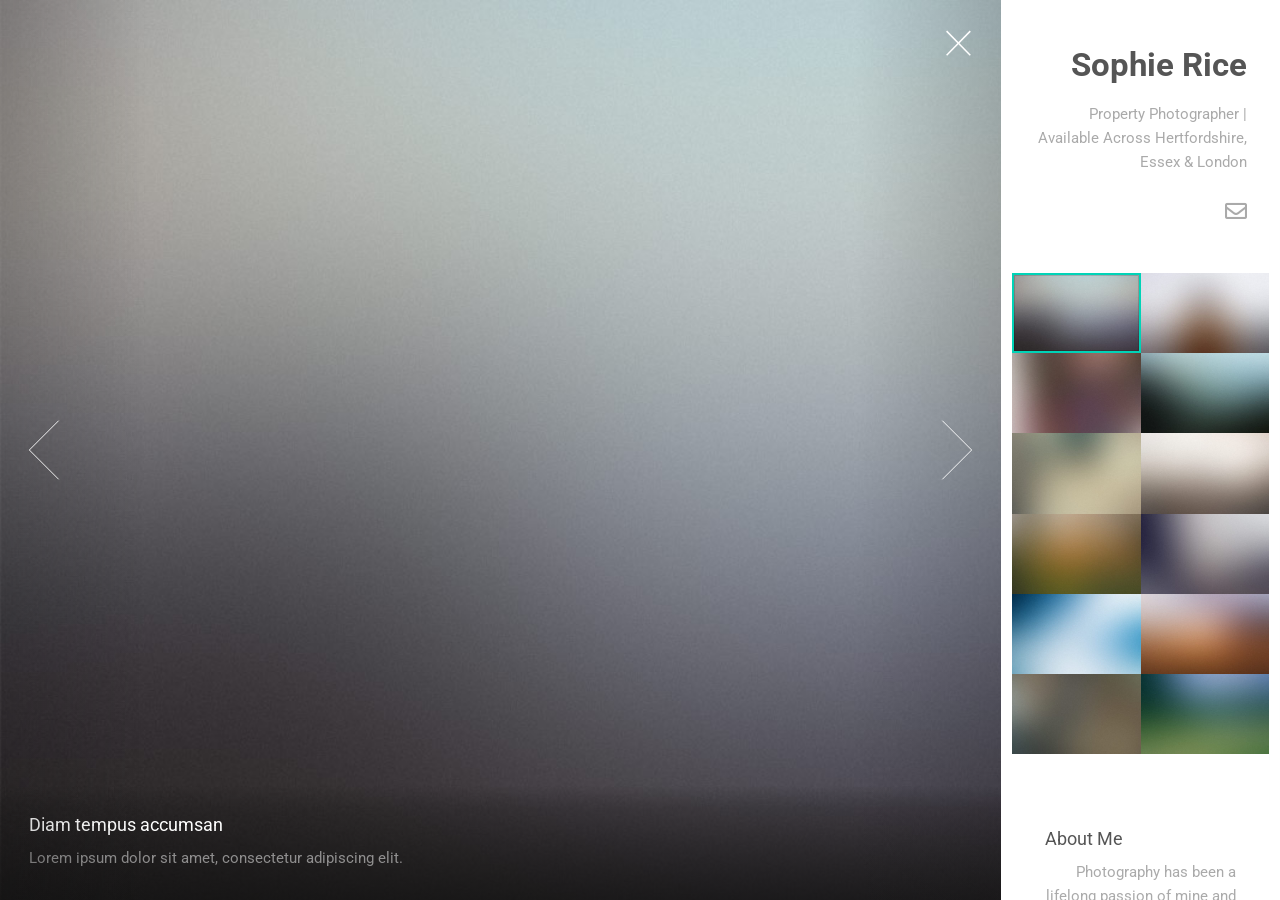
==== index.html @ db4c0f2c "About section reformatting" ====
<!DOCTYPE HTML>
<!--
	Sophie Rice Photography
	html5up.net | @ajlkn
	Free for personal and commercial use under the CCA 3.0 license (html5up.net/license)
-->
<html>
	<head>
		<title>Sophie Rice Photography</title>
		<meta charset="utf-8" />
		<meta name="viewport" content="width=device-width, initial-scale=1, user-scalable=no" />
		<link rel="stylesheet" href="assets/css/main.css" />
		<noscript><link rel="stylesheet" href="assets/css/noscript.css" /></noscript>
	</head>
	<body class="is-preload-0 is-preload-1 is-preload-2">

		<!-- Main -->
			<div id="main">

				<!-- Header -->
					<header id="header">
						<h1>Sophie Rice</h1>
						<p>Property Photographer | Available Across Hertfordshire, Essex & London</p>
						<ul class="icons">
							<li><a href="mailto:sophie.rice15@gmail.com" class="icon fa-envelope"><span class="label">Email</span></a></li>
						</ul>
					</header>

				<!-- Thumbnail -->
					<section id="thumbnails">
						<article>
							<a class="thumbnail" href="images/fulls/01.jpg" data-position="left center"><img src="images/thumbs/01.jpg" alt="" /></a>
							<h2>Diam tempus accumsan</h2>
							<p>Lorem ipsum dolor sit amet, consectetur adipiscing elit.</p>
						</article>
						<article>
							<a class="thumbnail" href="images/fulls/02.jpg"><img src="images/thumbs/02.jpg" alt="" /></a>
							<h2>Vivamus convallis libero</h2>
							<p>Sed velit lacus, laoreet at venenatis convallis in lorem tincidunt.</p>
						</article>
						<article>
							<a class="thumbnail" href="images/fulls/03.jpg" data-position="top center"><img src="images/thumbs/03.jpg" alt="" /></a>
							<h2>Nec accumsan enim felis</h2>
							<p>Maecenas eleifend tellus ut turpis eleifend, vitae pretium faucibus.</p>
						</article>
						<article>
							<a class="thumbnail" href="images/fulls/04.jpg"><img src="images/thumbs/04.jpg" alt="" /></a>
							<h2>Donec maximus nisi eget</h2>
							<p>Tristique in nulla vel congue. Sed sociis natoque parturient nascetur.</p>
						</article>
						<article>
							<a class="thumbnail" href="images/fulls/05.jpg" data-position="top center"><img src="images/thumbs/05.jpg" alt="" /></a>
							<h2>Nullam vitae nunc vulputate</h2>
							<p>In pellentesque cursus velit id posuere. Donec vehicula nulla.</p>
						</article>
						<article>
							<a class="thumbnail" href="images/fulls/06.jpg"><img src="images/thumbs/06.jpg" alt="" /></a>
							<h2>Phasellus magna faucibus</h2>
							<p>Nulla dignissim libero maximus tellus varius dictum ut posuere magna.</p>
						</article>
						<article>
							<a class="thumbnail" href="images/fulls/07.jpg"><img src="images/thumbs/07.jpg" alt="" /></a>
							<h2>Proin quis mauris</h2>
							<p>Etiam ultricies, lorem quis efficitur porttitor, facilisis ante orci urna.</p>
						</article>
						<article>
							<a class="thumbnail" href="images/fulls/08.jpg"><img src="images/thumbs/08.jpg" alt="" /></a>
							<h2>Gravida quis varius enim</h2>
							<p>Nunc egestas congue lorem. Nullam dictum placerat ex sapien tortor mattis.</p>
						</article>
						<article>
							<a class="thumbnail" href="images/fulls/09.jpg"><img src="images/thumbs/09.jpg" alt="" /></a>
							<h2>Morbi eget vitae adipiscing</h2>
							<p>In quis vulputate dui. Maecenas metus elit, dictum praesent lacinia lacus.</p>
						</article>
						<article>
							<a class="thumbnail" href="images/fulls/10.jpg"><img src="images/thumbs/10.jpg" alt="" /></a>
							<h2>Habitant tristique senectus</h2>
							<p>Vestibulum ante ipsum primis in faucibus orci luctus ac tincidunt dolor.</p>
						</article>
						<article>
							<a class="thumbnail" href="images/fulls/11.jpg"><img src="images/thumbs/11.jpg" alt="" /></a>
							<h2>Pharetra ex non faucibus</h2>
							<p>Ut sed magna euismod leo laoreet congue. Fusce congue enim ultricies.</p>
						</article>
						<article>
							<a class="thumbnail" href="images/fulls/12.jpg"><img src="images/thumbs/12.jpg" alt="" /></a>
							<h2>Mattis lorem sodales</h2>
							<p>Feugiat auctor leo massa, nec vestibulum nisl erat faucibus, rutrum nulla.</p>
						</article>
					</section>
<section style="margin-top: 5em; padding: 0 3em;">
    <h2 style="text-align: left;">About Me</h2>
    <p>
        Photography has been a lifelong passion of mine and was a key part of my Fine Art degree, where I regularly used photography as inspiration for my work.
    </p>

    <p>
        Alongside my creative background, I spent seven years working within the property industry, giving me a strong understanding of how professional photography can help showcase a property and attract prospective buyers or tenants.
    </p>

    <p>
        Today I am pursuing property photography professionally, combining an artistic eye with industry knowledge to create bright, natural images that present properties at their best.
    </p>

    <p>
        Based in Hertfordshire and available across Hertfordshire, Essex and London.
    </p>
</section>
				<!-- Footer -->
					<footer id="footer">
						<ul class="copyright">
							<li>&copy; Sophie Rice Photography</li>
						</ul>
					</footer>

			</div>

		<!-- Scripts -->
			<script src="assets/js/jquery.min.js"></script>
			<script src="assets/js/browser.min.js"></script>
			<script src="assets/js/breakpoints.min.js"></script>
			<script src="assets/js/main.js"></script>

	</body>
</html>
---- assets/css/main.css ----
@import url(fontawesome-all.min.css);
@import url("https://fonts.googleapis.com/css?family=Roboto:400,700");

/*
	Lens by HTML5 UP
	html5up.net | @ajlkn
	Free for personal and commercial use under the CCA 3.0 license (html5up.net/license)
*/

html, body, div, span, applet, object,
iframe, h1, h2, h3, h4, h5, h6, p, blockquote,
pre, a, abbr, acronym, address, big, cite,
code, del, dfn, em, img, ins, kbd, q, s, samp,
small, strike, strong, sub, sup, tt, var, b,
u, i, center, dl, dt, dd, ol, ul, li, fieldset,
form, label, legend, table, caption, tbody,
tfoot, thead, tr, th, td, article, aside,
canvas, details, embed, figure, figcaption,
footer, header, hgroup, menu, nav, output, ruby,
section, summary, time, mark, audio, video {
	margin: 0;
	padding: 0;
	border: 0;
	font-size: 100%;
	font: inherit;
	vertical-align: baseline;}

article, aside, details, figcaption, figure,
footer, header, hgroup, menu, nav, section {
	display: block;}

body {
	line-height: 1;
}

ol, ul {
	list-style: none;
}

blockquote, q {
	quotes: none;
}

	blockquote:before, blockquote:after, q:before, q:after {
		content: '';
		content: none;
	}

table {
	border-collapse: collapse;
	border-spacing: 0;
}

body {
	-webkit-text-size-adjust: none;
}

mark {
	background-color: transparent;
	color: inherit;
}

input::-moz-focus-inner {
	border: 0;
	padding: 0;
}

input, select, textarea {
	-moz-appearance: none;
	-webkit-appearance: none;
	-ms-appearance: none;
	appearance: none;
}

/* Basic */

	/*
			@-ms-viewport {
				width: device-width;
			}
		*/

	@media screen and (max-width: 480px) {

		html, body {
			min-width: 320px;
		}

	}

	body.is-preload-0 *, body.is-preload-0 *:before, body.is-preload-0 *:after {
		-moz-animation: none !important;
		-webkit-animation: none !important;
		-ms-animation: none !important;
		animation: none !important;
		-moz-transition: none !important;
		-webkit-transition: none !important;
		-ms-transition: none !important;
		transition: none !important;
	}

	html {
		box-sizing: border-box;
	}

	*, *:before, *:after {
		box-sizing: inherit;
	}

	html, body {
		background-color: #101010;
		overflow: hidden;
	}

/* Type */

	html {
		font-size: 16pt;
	}

		@media screen and (max-width: 1680px) {

			html {
				font-size: 12pt;
			}

		}

		@media screen and (max-width: 1280px) {

			html {
				font-size: 11pt;
			}

		}

	body {
		background-color: #fff;
		color: #aaa;
	}

	body, input, select, textarea {
		font-family: "Roboto", Helvetica, sans-serif;
		font-weight: 400;
		line-height: 1.65;
		font-size: 1em;
		color: #aaa;
	}

	a {
		-moz-transition: color 0.25s ease, border-bottom-color 0.25s ease;
		-webkit-transition: color 0.25s ease, border-bottom-color 0.25s ease;
		-ms-transition: color 0.25s ease, border-bottom-color 0.25s ease;
		transition: color 0.25s ease, border-bottom-color 0.25s ease;
		border-bottom: dotted 1px;
		color: inherit;
		text-decoration: none;
	}

		a:hover {
			border-bottom-color: transparent;
			color: #00D3B7;
		}

	strong, b {
		font-weight: 400;
		color: #555;
	}

	em, i {
		font-style: italic;
	}

	p {
		margin: 0 0 1.25em 0;
	}

	h1, h2, h3, h4, h5, h6 {
		font-weight: 400;
		line-height: 1.25;
		margin: 0 0 0.5em 0;
		color: #555;
	}

		h1 a, h2 a, h3 a, h4 a, h5 a, h6 a {
			color: inherit;
			text-decoration: none;
		}

	h2 {
		font-size: 1.25em;
	}

	h3 {
		font-size: 1em;
	}

	h4 {
		font-size: 0.9em;
	}

	h5 {
		font-size: 0.8em;
	}

	h6 {
		font-size: 0.7em;
	}

	sub {
		font-size: 0.8em;
		position: relative;
		top: 0.5em;
	}

	sup {
		font-size: 0.8em;
		position: relative;
		top: -0.5em;
	}

	blockquote {
		border-left: solid 4px #ccc;
		font-style: italic;
		margin: 0 0 1.25em 0;
		padding: 0.3125em 0 0.3125em 1.25em;
	}

	code {
		border-radius: 4px;
		border: solid 1px;
		font-family: "Courier New", monospace;
		font-size: 0.9em;
		margin: 0 0.25em;
		padding: 0.25em 0.65em;
		border-color: #ccc;
	}

	pre {
		-webkit-overflow-scrolling: touch;
		font-family: "Courier New", monospace;
		font-size: 0.9em;
		margin: 0 0 1.25em 0;
	}

		pre code {
			display: block;
			padding: 1em 1.5em;
			overflow-x: auto;
		}

	hr {
		border: 0;
		border-bottom: solid 1px #ccc;
		margin: 1.25em 0;
	}

		hr.major {
			margin: 1.875em 0;
		}

	.align-left {
		text-align: left;
	}

	.align-center {
		text-align: center;
	}

	.align-right {
		text-align: right;
	}

/* Button */

	input[type="submit"],
	input[type="reset"],
	input[type="button"],
	button,
	.button {
		-moz-appearance: none;
		-webkit-appearance: none;
		-ms-appearance: none;
		appearance: none;
		-moz-transition: background-color 0.25s ease-in-out, border-color 0.25s ease-in-out, color 0.25s ease-in-out;
		-webkit-transition: background-color 0.25s ease-in-out, border-color 0.25s ease-in-out, color 0.25s ease-in-out;
		-ms-transition: background-color 0.25s ease-in-out, border-color 0.25s ease-in-out, color 0.25s ease-in-out;
		transition: background-color 0.25s ease-in-out, border-color 0.25s ease-in-out, color 0.25s ease-in-out;
		background-color: transparent;
		border-radius: 4px;
		border: solid 1px #ccc;
		color: #555;
		cursor: pointer;
		display: inline-block;
		line-height: 1;
		padding: 0.75em 1.5em;
		text-align: center;
		text-decoration: none;
		white-space: nowrap;
	}

		input[type="submit"]:hover,
		input[type="reset"]:hover,
		input[type="button"]:hover,
		button:hover,
		.button:hover {
			border-color: #00D3B7;
			color: #00D3B7;
		}

			input[type="submit"]:hover:active,
			input[type="reset"]:hover:active,
			input[type="button"]:hover:active,
			button:hover:active,
			.button:hover:active {
				background-color: rgba(0, 211, 183, 0.15);
			}

		input[type="submit"].icon,
		input[type="reset"].icon,
		input[type="button"].icon,
		button.icon,
		.button.icon {
			padding-left: 1.35em;
		}

			input[type="submit"].icon:before,
			input[type="reset"].icon:before,
			input[type="button"].icon:before,
			button.icon:before,
			.button.icon:before {
				margin-right: 0.5em;
			}

		input[type="submit"].fit,
		input[type="reset"].fit,
		input[type="button"].fit,
		button.fit,
		.button.fit {
			width: 100%;
		}

		input[type="submit"].small,
		input[type="reset"].small,
		input[type="button"].small,
		button.small,
		.button.small {
			font-size: 0.8em;
		}

		input[type="submit"].large,
		input[type="reset"].large,
		input[type="button"].large,
		button.large,
		.button.large {
			font-size: 1.35em;
		}

		input[type="submit"].disabled, input[type="submit"]:disabled,
		input[type="reset"].disabled,
		input[type="reset"]:disabled,
		input[type="button"].disabled,
		input[type="button"]:disabled,
		button.disabled,
		button:disabled,
		.button.disabled,
		.button:disabled {
			pointer-events: none;
			opacity: 0.25;
		}

/* Form */

	form {
		margin: 0 0 1.25em 0;
	}

	label {
		color: #555;
		display: block;
		font-size: 0.9em;
		font-weight: 400;
		margin: 0 0 0.625em 0;
	}

	input[type="text"],
	input[type="password"],
	input[type="email"],
	select,
	textarea {
		-moz-appearance: none;
		-webkit-appearance: none;
		-ms-appearance: none;
		appearance: none;
		background-color: transparent;
		border-radius: 4px;
		border: solid 1px #ccc;
		color: inherit;
		display: block;
		outline: 0;
		padding: 0 0.75em;
		text-decoration: none;
		width: 100%;
	}

		input[type="text"]:invalid,
		input[type="password"]:invalid,
		input[type="email"]:invalid,
		select:invalid,
		textarea:invalid {
			box-shadow: none;
		}

		input[type="text"]:focus,
		input[type="password"]:focus,
		input[type="email"]:focus,
		select:focus,
		textarea:focus {
			border-color: #00D3B7;
		}

	select {
		background-image: url("data:image/svg+xml;charset=utf8,%3Csvg xmlns='http://www.w3.org/2000/svg' width='40' height='40' preserveAspectRatio='none' viewBox='0 0 40 40'%3E%3Cpath d='M9.4,12.3l10.4,10.4l10.4-10.4c0.2-0.2,0.5-0.4,0.9-0.4c0.3,0,0.6,0.1,0.9,0.4l3.3,3.3c0.2,0.2,0.4,0.5,0.4,0.9 c0,0.4-0.1,0.6-0.4,0.9L20.7,31.9c-0.2,0.2-0.5,0.4-0.9,0.4c-0.3,0-0.6-0.1-0.9-0.4L4.3,17.3c-0.2-0.2-0.4-0.5-0.4-0.9 c0-0.4,0.1-0.6,0.4-0.9l3.3-3.3c0.2-0.2,0.5-0.4,0.9-0.4S9.1,12.1,9.4,12.3z' fill='%23ccc' /%3E%3C/svg%3E");
		background-size: 1.25rem;
		background-repeat: no-repeat;
		background-position: calc(100% - 1rem) center;
		height: 2.75em;
		padding-right: 2.75em;
		text-overflow: ellipsis;
	}

		select option {
			color: #555;
			background: #fff;
		}

		select:focus::-ms-value {
			background-color: transparent;
		}

		select::-ms-expand {
			display: none;
		}

	.select-wrapper {
		text-decoration: none;
		display: block;
		position: relative;
	}

		.select-wrapper:before {
			-moz-osx-font-smoothing: grayscale;
			-webkit-font-smoothing: antialiased;
			display: inline-block;
			font-style: normal;
			font-variant: normal;
			text-rendering: auto;
			line-height: 1;
			text-transform: none !important;
			font-family: 'Font Awesome 5 Free';
			font-weight: 900;
		}

		.select-wrapper:before {
			color: #ccc;
			content: '\f107';
			display: block;
			height: 2.75em;
			line-height: 2.75em;
			pointer-events: none;
			position: absolute;
			right: 0;
			text-align: center;
			top: 0;
			width: 2.75em;
		}

		.select-wrapper select::-ms-expand {
			display: none;
		}

	input[type="text"],
	input[type="password"],
	input[type="email"],
	select {
		height: 2.75em;
	}

	textarea {
		padding: 0.75em 1em;
	}

	input[type="checkbox"],
	input[type="radio"] {
		-moz-appearance: none;
		-webkit-appearance: none;
		-ms-appearance: none;
		appearance: none;
		display: block;
		float: left;
		margin-right: -2em;
		opacity: 0;
		width: 1em;
		z-index: -1;
	}

		input[type="checkbox"] + label,
		input[type="radio"] + label {
			text-decoration: none;
			color: #aaa;
			cursor: pointer;
			display: inline-block;
			font-size: 1em;
			font-weight: 400;
			margin: 0;
			padding-left: 2.4em;
			padding-right: 0.75em;
			position: relative;
		}

			input[type="checkbox"] + label:before,
			input[type="radio"] + label:before {
				-moz-osx-font-smoothing: grayscale;
				-webkit-font-smoothing: antialiased;
				display: inline-block;
				font-style: normal;
				font-variant: normal;
				text-rendering: auto;
				line-height: 1;
				text-transform: none !important;
				font-family: 'Font Awesome 5 Free';
				font-weight: 900;
			}

			input[type="checkbox"] + label:before,
			input[type="radio"] + label:before {
				background: transparent;
				border-radius: 4px;
				border: solid 1px #ccc;
				content: '';
				display: inline-block;
				font-size: 0.8em;
				height: 2.0625em;
				left: 0;
				line-height: 2.0625em;
				position: absolute;
				text-align: center;
				top: 0;
				width: 2.0625em;
			}

		input[type="checkbox"]:checked + label:before,
		input[type="radio"]:checked + label:before {
			background-color: #555;
			border-color: #555;
			color: #fff;
			content: '\f00c';
		}

		input[type="checkbox"]:focus + label:before,
		input[type="radio"]:focus + label:before {
			border-color: #00D3B7;
		}

	input[type="checkbox"] + label:before {
		border-radius: 4px;
	}

	input[type="radio"] + label:before {
		border-radius: 100%;
	}

	::-webkit-input-placeholder {
		opacity: 1.0;
		color: #ccc !important;
	}

	:-moz-placeholder {
		opacity: 1.0;
		color: #ccc !important;
	}

	::-moz-placeholder {
		opacity: 1.0;
		color: #ccc !important;
	}

	:-ms-input-placeholder {
		opacity: 1.0;
		color: #ccc !important;
	}

	.field {
		margin: 0 0 1.25em 0;
	}

/* Icon */

	.icon {
		text-decoration: none;
		border-bottom: none;
		position: relative;
	}

		.icon:before {
			-moz-osx-font-smoothing: grayscale;
			-webkit-font-smoothing: antialiased;
			display: inline-block;
			font-style: normal;
			font-variant: normal;
			text-rendering: auto;
			line-height: 1;
			text-transform: none !important;
			font-family: 'Font Awesome 5 Free';
			font-weight: 400;
		}

		.icon > .label {
			display: none;
		}

		.icon:before {
			line-height: inherit;
		}

		.icon.solid:before {
			font-weight: 900;
		}

		.icon.brands:before {
			font-family: 'Font Awesome 5 Brands';
		}

/* List */

	ol {
		list-style: decimal;
		margin: 0 0 1.25em 0;
		padding-left: 1.25em;
	}

		ol li {
			padding-left: 0.25em;
		}

	ul {
		list-style: disc;
		margin: 0 0 1.25em 0;
		padding-left: 1em;
	}

		ul li {
			padding-left: 0.5em;
		}

		ul.alt {
			list-style: none;
			padding-left: 0;
		}

			ul.alt li {
				border-top: solid 1px #ccc;
				padding: 0.5em 0;
			}

				ul.alt li:first-child {
					border-top: 0;
					padding-top: 0;
				}

	dl {
		margin: 0 0 1.25em 0;
	}

		dl dt {
			display: block;
			font-weight: 400;
			margin: 0 0 0.625em 0;
		}

		dl dd {
			margin-left: 1.25em;
		}

/* Actions */

	ul.actions {
		display: -moz-flex;
		display: -webkit-flex;
		display: -ms-flex;
		display: flex;
		cursor: default;
		list-style: none;
		margin-left: -0.625em;
		padding-left: 0;
	}

		ul.actions li {
			padding: 0 0 0 0.625em;
			vertical-align: middle;
		}

		ul.actions.special {
			-moz-justify-content: center;
			-webkit-justify-content: center;
			-ms-justify-content: center;
			justify-content: center;
			width: 100%;
			margin-left: 0;
		}

			ul.actions.special li:first-child {
				padding-left: 0;
			}

		ul.actions.stacked {
			-moz-flex-direction: column;
			-webkit-flex-direction: column;
			-ms-flex-direction: column;
			flex-direction: column;
			margin-left: 0;
		}

			ul.actions.stacked li {
				padding: 0.8125em 0 0 0;
			}

				ul.actions.stacked li:first-child {
					padding-top: 0;
				}

		ul.actions.fit {
			width: calc(100% + 0.625em);
		}

			ul.actions.fit li {
				-moz-flex-grow: 1;
				-webkit-flex-grow: 1;
				-ms-flex-grow: 1;
				flex-grow: 1;
				-moz-flex-shrink: 1;
				-webkit-flex-shrink: 1;
				-ms-flex-shrink: 1;
				flex-shrink: 1;
				width: 100%;
			}

				ul.actions.fit li > * {
					width: 100%;
				}

			ul.actions.fit.stacked {
				width: 100%;
			}

		@media screen and (max-width: 480px) {

			ul.actions:not(.fixed) {
				-moz-flex-direction: column;
				-webkit-flex-direction: column;
				-ms-flex-direction: column;
				flex-direction: column;
				margin-left: 0;
				width: 100% !important;
			}

				ul.actions:not(.fixed) li {
					-moz-flex-grow: 1;
					-webkit-flex-grow: 1;
					-ms-flex-grow: 1;
					flex-grow: 1;
					-moz-flex-shrink: 1;
					-webkit-flex-shrink: 1;
					-ms-flex-shrink: 1;
					flex-shrink: 1;
					padding: 0.625em 0 0 0;
					text-align: center;
					width: 100%;
				}

					ul.actions:not(.fixed) li > * {
						width: 100%;
					}

					ul.actions:not(.fixed) li:first-child {
						padding-top: 0;
					}

					ul.actions:not(.fixed) li input[type="submit"],
					ul.actions:not(.fixed) li input[type="reset"],
					ul.actions:not(.fixed) li input[type="button"],
					ul.actions:not(.fixed) li button,
					ul.actions:not(.fixed) li .button {
						width: 100%;
					}

						ul.actions:not(.fixed) li input[type="submit"].icon:before,
						ul.actions:not(.fixed) li input[type="reset"].icon:before,
						ul.actions:not(.fixed) li input[type="button"].icon:before,
						ul.actions:not(.fixed) li button.icon:before,
						ul.actions:not(.fixed) li .button.icon:before {
							margin-left: -0.5rem;
						}

		}

/* Icons */

	ul.icons {
		cursor: default;
		list-style: none;
		padding-left: 0;
	}

		ul.icons li {
			display: inline-block;
			padding: 0 1em 0 0;
		}

			ul.icons li:last-child {
				padding-right: 0;
			}

			ul.icons li .icon:before {
				font-size: 1.5rem;
			}

/* Main */

	#main {
		-moz-transition: opacity 0.75s ease, right 0.75s ease, left 0.75s ease, visibility 0.75s;
		-webkit-transition: opacity 0.75s ease, right 0.75s ease, left 0.75s ease, visibility 0.75s;
		-ms-transition: opacity 0.75s ease, right 0.75s ease, left 0.75s ease, visibility 0.75s;
		transition: opacity 0.75s ease, right 0.75s ease, left 0.75s ease, visibility 0.75s;
		-webkit-overflow-scrolling: touch;
		position: fixed;
		top: 0;
		width: 22.5em;
		height: 100%;
		background: #fff;
		outline: 0;
		overflow-x: hidden;
		overflow-y: auto;
		text-align: right;
		visibility: visible;
		z-index: 10000;
		right: 0;
	}

		#main .toggle {
			-webkit-tap-highlight-color: rgba(0, 0, 0, 0);
			position: absolute;
			top: 0;
			width: 4em;
			height: 4em;
			background-image: url("images/close-small-alt.svg");
			background-repeat: no-repeat;
			background-size: 32px 32px;
			cursor: pointer;
			display: none;
			z-index: 1;
			background-position: 0.5em 0.5em;
			left: 0;
		}

		body.fullscreen #main {
			visibility: hidden;
			right: -22.5em;
		}

		body.is-preload-1 #main {
			opacity: 0;
			right: -2em;
		}

		@media screen and (max-width: 1280px) {

			#main {
				width: 19em;
			}

				body.fullscreen #main {
					right: -19em;
				}

		}

		@media screen and (max-width: 980px) {

			#main {
				background: rgba(255, 255, 255, 0.925);
			}

				#main .toggle {
					display: block;
				}

		}

		@media screen and (max-width: 480px) {

			#main {
				-moz-transition: opacity 0.5s ease, visibility 0.5s;
				-webkit-transition: opacity 0.5s ease, visibility 0.5s;
				-ms-transition: opacity 0.5s ease, visibility 0.5s;
				transition: opacity 0.5s ease, visibility 0.5s;
				width: 100%;
				background: #fff;
				text-align: center;
			}

				body.is-preload-1 #main {
					left: auto !important;
					right: auto !important;
				}

				body.fullscreen #main {
					left: auto !important;
					right: auto !important;
					opacity: 0;
				}

				#main .toggle {
					display: none;
				}

		}

/* Header */

	#header {
		padding: 3em 2.25em 1.75em 2.25em ;
	}

		#header h1 {
			font-size: 2.25em;
			font-weight: 700;
		}

/* Footer */

	#footer {
		padding: 2.25em 2.25em 1em 2.25em ;
	}

		#footer .copyright {
			list-style: none;
			padding: 0;
		}

			#footer .copyright li {
				display: inline-block;
				font-size: 0.8em;
				margin-left: 0.35em;
				padding: 0;
			}

				#footer .copyright li:first-child {
					margin-left: 0;
				}

/* Thumbnails */

	#thumbnails {
		display: -moz-flex;
		display: -webkit-flex;
		display: -ms-flex;
		display: flex;
		-moz-flex-wrap: wrap;
		-webkit-flex-wrap: wrap;
		-ms-flex-wrap: wrap;
		flex-wrap: wrap;
		padding: 0 0.75em;
	}

		#thumbnails article {
			position: relative;
			width: 50%;
			background: #101010;
			outline: 0;
		}

			#thumbnails article .thumbnail {
				-webkit-tap-highlight-color: rgba(0, 0, 0, 0);
				display: block;
				position: relative;
				border: 0;
				outline: 0;
			}

				#thumbnails article .thumbnail img {
					display: block;
					width: 100%;
				}

				#thumbnails article .thumbnail:before {
					pointer-events: none;
					-moz-transition: opacity 0.25s ease;
					-webkit-transition: opacity 0.25s ease;
					-ms-transition: opacity 0.25s ease;
					transition: opacity 0.25s ease;
					content: '';
					position: absolute;
					left: 0;
					top: 0;
					width: 100%;
					height: 100%;
					box-shadow: inset 0 0 0 2px #00D3B7, inset 0 0 0px 3px rgba(0, 0, 0, 0.15);
					opacity: 0;
					z-index: 1;
				}

				#thumbnails article .thumbnail:focus:before {
					opacity: 0.5;
				}

			#thumbnails article h2, #thumbnails article p {
				display: none;
			}

			#thumbnails article.active .thumbnail:before {
				opacity: 1;
			}

		@media screen and (max-width: 480px) {

			#thumbnails article .thumbnail:before {
				display: none;
			}

		}

/* Viewer */

	@-moz-keyframes spinner {
		0% {
			-moz-transform: rotate(0deg);
			-webkit-transform: rotate(0deg);
			-ms-transform: rotate(0deg);
			transform: rotate(0deg);
		}

		100% {
			-moz-transform: rotate(360deg);
			-webkit-transform: rotate(360deg);
			-ms-transform: rotate(360deg);
			transform: rotate(360deg);
		}
	}

	@-webkit-keyframes spinner {
		0% {
			-moz-transform: rotate(0deg);
			-webkit-transform: rotate(0deg);
			-ms-transform: rotate(0deg);
			transform: rotate(0deg);
		}

		100% {
			-moz-transform: rotate(360deg);
			-webkit-transform: rotate(360deg);
			-ms-transform: rotate(360deg);
			transform: rotate(360deg);
		}
	}

	@-ms-keyframes spinner {
		0% {
			-moz-transform: rotate(0deg);
			-webkit-transform: rotate(0deg);
			-ms-transform: rotate(0deg);
			transform: rotate(0deg);
		}

		100% {
			-moz-transform: rotate(360deg);
			-webkit-transform: rotate(360deg);
			-ms-transform: rotate(360deg);
			transform: rotate(360deg);
		}
	}

	@keyframes spinner {
		0% {
			-moz-transform: rotate(0deg);
			-webkit-transform: rotate(0deg);
			-ms-transform: rotate(0deg);
			transform: rotate(0deg);
		}

		100% {
			-moz-transform: rotate(360deg);
			-webkit-transform: rotate(360deg);
			-ms-transform: rotate(360deg);
			transform: rotate(360deg);
		}
	}

	#viewer {
		-moz-transition: opacity 0.75s ease, width 0.75s ease;
		-webkit-transition: opacity 0.75s ease, width 0.75s ease;
		-ms-transition: opacity 0.75s ease, width 0.75s ease;
		transition: opacity 0.75s ease, width 0.75s ease;
		position: absolute;
		top: 0;
		width: calc(100% - 22.5em);
		height: 100%;
		left: 0;
	}

		#viewer .inner {
			pointer-events: none;
			position: absolute;
			top: 0;
			left: 0;
			width: 100%;
			height: 100%;
			z-index: 2;
		}

			#viewer .inner > * {
				pointer-events: auto;
			}

			#viewer .inner:before {
				background-image: -moz-linear-gradient(left, rgba(16,16,16,0.2), rgba(16,16,16,0) 10em, rgba(16,16,16,0)), -moz-linear-gradient(right, rgba(16,16,16,0.2), rgba(16,16,16,0) 10em, rgba(16,16,16,0));
				background-image: -webkit-linear-gradient(left, rgba(16,16,16,0.2), rgba(16,16,16,0) 10em, rgba(16,16,16,0)), -webkit-linear-gradient(right, rgba(16,16,16,0.2), rgba(16,16,16,0) 10em, rgba(16,16,16,0));
				background-image: -ms-linear-gradient(left, rgba(16,16,16,0.2), rgba(16,16,16,0) 10em, rgba(16,16,16,0)), -ms-linear-gradient(right, rgba(16,16,16,0.2), rgba(16,16,16,0) 10em, rgba(16,16,16,0));
				background-image: linear-gradient(left, rgba(16,16,16,0.2), rgba(16,16,16,0) 10em, rgba(16,16,16,0)), linear-gradient(right, rgba(16,16,16,0.2), rgba(16,16,16,0) 10em, rgba(16,16,16,0));
				content: '';
				display: block;
				position: absolute;
				top: 0;
				left: 0;
				width: 100%;
				height: 100%;
			}

			#viewer .inner .toggle {
				-webkit-tap-highlight-color: rgba(0, 0, 0, 0);
				position: absolute;
				top: 0;
				width: 4em;
				height: 4em;
				background-image: url("images/close.svg");
				background-repeat: no-repeat;
				background-size: 64px 64px;
				cursor: pointer;
				z-index: 1;
				right: 0;
				background-position: calc(100% - 0.75em) 0.75em;
			}

			#viewer .inner .nav-next,
			#viewer .inner .nav-previous {
				-webkit-tap-highlight-color: rgba(0, 0, 0, 0);
				position: absolute;
				top: 50%;
				width: 6em;
				height: 6em;
				margin-top: -3em;
				background-image: url("images/arrow.svg");
				background-position: center;
				background-repeat: no-repeat;
				background-size: contain;
				cursor: pointer;
			}

			#viewer .inner .nav-previous {
				-moz-transform: scaleX(-1);
				-webkit-transform: scaleX(-1);
				-ms-transform: scaleX(-1);
				transform: scaleX(-1);
				left: 0;
			}

			#viewer .inner .nav-next {
				right: 0;
			}

		#viewer .slide {
			-moz-transition: opacity 0.5s ease-in-out;
			-webkit-transition: opacity 0.5s ease-in-out;
			-ms-transition: opacity 0.5s ease-in-out;
			transition: opacity 0.5s ease-in-out;
			position: absolute;
			top: 0;
			left: 0;
			width: 100%;
			height: 100%;
			opacity: 1;
			z-index: 1;
		}

			#viewer .slide .caption {
				background-image: -moz-linear-gradient(bottom, rgba(16,16,16,0.75), rgba(16,16,16,0.25) 80%, rgba(16,16,16,0));
				background-image: -webkit-linear-gradient(bottom, rgba(16,16,16,0.75), rgba(16,16,16,0.25) 80%, rgba(16,16,16,0));
				background-image: -ms-linear-gradient(bottom, rgba(16,16,16,0.75), rgba(16,16,16,0.25) 80%, rgba(16,16,16,0));
				background-image: linear-gradient(bottom, rgba(16,16,16,0.75), rgba(16,16,16,0.25) 80%, rgba(16,16,16,0));
				padding: 2em 2em 0.75em 2em ;
				position: absolute;
				bottom: 0;
				left: 0;
				width: 100%;
				color: rgba(255, 255, 255, 0.5);
				z-index: 1;
			}

				#viewer .slide .caption h2, #viewer .slide .caption h3, #viewer .slide .caption h4, #viewer .slide .caption h5, #viewer .slide .caption h6 {
					color: #fff;
				}

			#viewer .slide .image {
				-moz-transition: opacity 0.5s ease-in-out;
				-webkit-transition: opacity 0.5s ease-in-out;
				-ms-transition: opacity 0.5s ease-in-out;
				transition: opacity 0.5s ease-in-out;
				position: absolute;
				top: 0;
				left: 0;
				width: 100%;
				height: 100%;
				background-repeat: no-repeat;
				background-size: cover;
				opacity: 0;
			}

			#viewer .slide:before {
				-moz-animation: spinner 1s linear infinite;
				-webkit-animation: spinner 1s linear infinite;
				-ms-animation: spinner 1s linear infinite;
				animation: spinner 1s linear infinite;
				-moz-transition: opacity 0.5s ease-in-out;
				-webkit-transition: opacity 0.5s ease-in-out;
				-ms-transition: opacity 0.5s ease-in-out;
				transition: opacity 0.5s ease-in-out;
				content: '';
				display: block;
				position: absolute;
				top: 50%;
				left: 50%;
				width: 3em;
				height: 3em;
				background-image: url("images/spinner.svg");
				background-position: center;
				background-repeat: no-repeat;
				background-size: contain;
				margin: -1.5em 0 0 -1.5em;
				opacity: 0;
			}

			#viewer .slide.loading:before {
				opacity: 1;
			}

			#viewer .slide.active .image {
				opacity: 1;
			}

		body.fullscreen #viewer {
			width: 100%;
		}

			body.fullscreen #viewer .inner .toggle {
				background-image: url("images/open.svg");
			}

		body.is-preload-1 #viewer {
			opacity: 0;
		}

		body.is-preload-2 #viewer .slide {
			opacity: 0;
		}

		@media screen and (max-width: 1280px) {

			#viewer {
				width: calc(100% - 19em);
			}

		}

		@media screen and (max-width: 980px) {

			#viewer {
				width: 100%;
			}

				#viewer .inner .toggle {
					-moz-transition: opacity 0.75s ease;
					-webkit-transition: opacity 0.75s ease;
					-ms-transition: opacity 0.75s ease;
					transition: opacity 0.75s ease;
					background-image: url("images/open.svg");
					opacity: 0;
					right: 0;
				}

				body.fullscreen #viewer .inner .toggle {
					opacity: 1;
				}

		}

		@media screen and (max-width: 736px) {

			#viewer .inner .toggle {
				background-size: 32px 32px;
			}

			#viewer .inner .nav-next,
			#viewer .inner .nav-previous {
				background-image: url("images/arrow-small.svg");
				background-size: 32px 32px;
			}

			body.fullscreen #viewer .inner .toggle {
				background-image: url("images/open-small.svg");
			}

		}

		@media screen and (max-width: 480px) {

			#viewer {
				-moz-transition: opacity 0.5s ease;
				-webkit-transition: opacity 0.5s ease;
				-ms-transition: opacity 0.5s ease;
				transition: opacity 0.5s ease;
				-moz-transition-delay: 0s;
				-webkit-transition-delay: 0s;
				-ms-transition-delay: 0s;
				transition-delay: 0s;
				opacity: 0;
			}

				#viewer .inner .toggle {
					background-image: url("images/close-small.svg") !important;
					background-size: 32px 32px;
				}

				body.fullscreen #viewer {
					-moz-transition-delay: 0.5s;
					-webkit-transition-delay: 0.5s;
					-ms-transition-delay: 0.5s;
					transition-delay: 0.5s;
					opacity: 1;
				}

		}
---- assets/css/noscript.css ----
/*
	Lens by HTML5 UP
	html5up.net | @ajlkn
	Free for personal and commercial use under the CCA 3.0 license (html5up.net/license)
*/

/* Main */

	#main {
		opacity: 1 !important;
		right: 0 !important;
	}

	body:before {
		content: 'Javascript is disabled :(';
		display: block;
		position: absolute;
		top: 50%;
		width: calc(100% - 22.5em * 0.333333333);
		height: 4em;
		margin-top: -2em;
		color: #282828;
		cursor: default;
		font-size: 3em;
		line-height: 4em;
		text-align: center;
		white-space: nowrap;
		left: 0;
	}
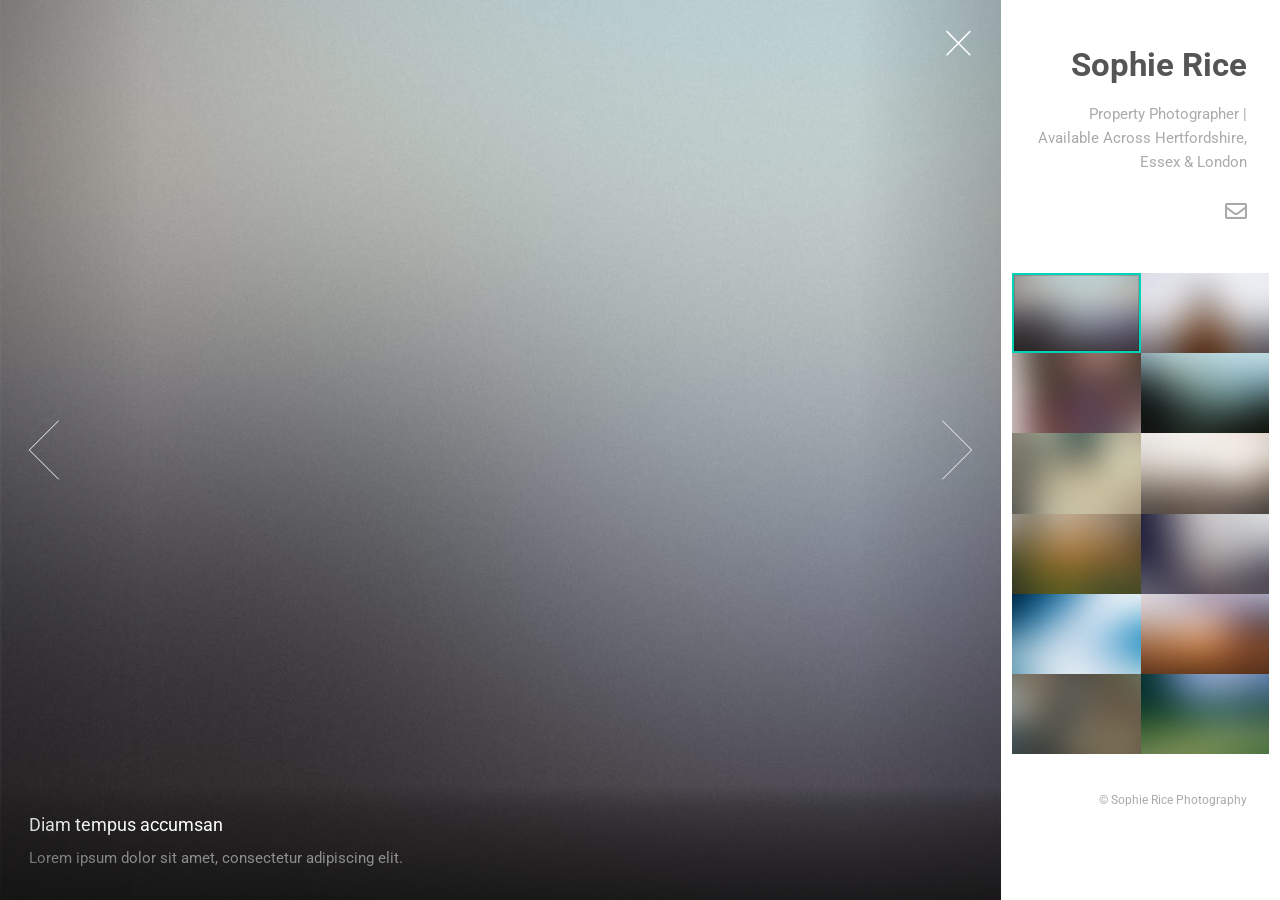
==== commit af1e0804: "Deleted About Me side panel" ====
--- a/index.html
+++ b/index.html
@@ -89,24 +89,7 @@
 							<p>Feugiat auctor leo massa, nec vestibulum nisl erat faucibus, rutrum nulla.</p>
 						</article>
 					</section>
-<section style="margin-top: 5em; padding: 0 3em;">
-    <h2 style="text-align: left;">About Me</h2>
-    <p>
-        Photography has been a lifelong passion of mine and was a key part of my Fine Art degree, where I regularly used photography as inspiration for my work.
-    </p>
 
-    <p>
-        Alongside my creative background, I spent seven years working within the property industry, giving me a strong understanding of how professional photography can help showcase a property and attract prospective buyers or tenants.
-    </p>
-
-    <p>
-        Today I am pursuing property photography professionally, combining an artistic eye with industry knowledge to create bright, natural images that present properties at their best.
-    </p>
-
-    <p>
-        Based in Hertfordshire and available across Hertfordshire, Essex and London.
-    </p>
-</section>
 				<!-- Footer -->
 					<footer id="footer">
 						<ul class="copyright">
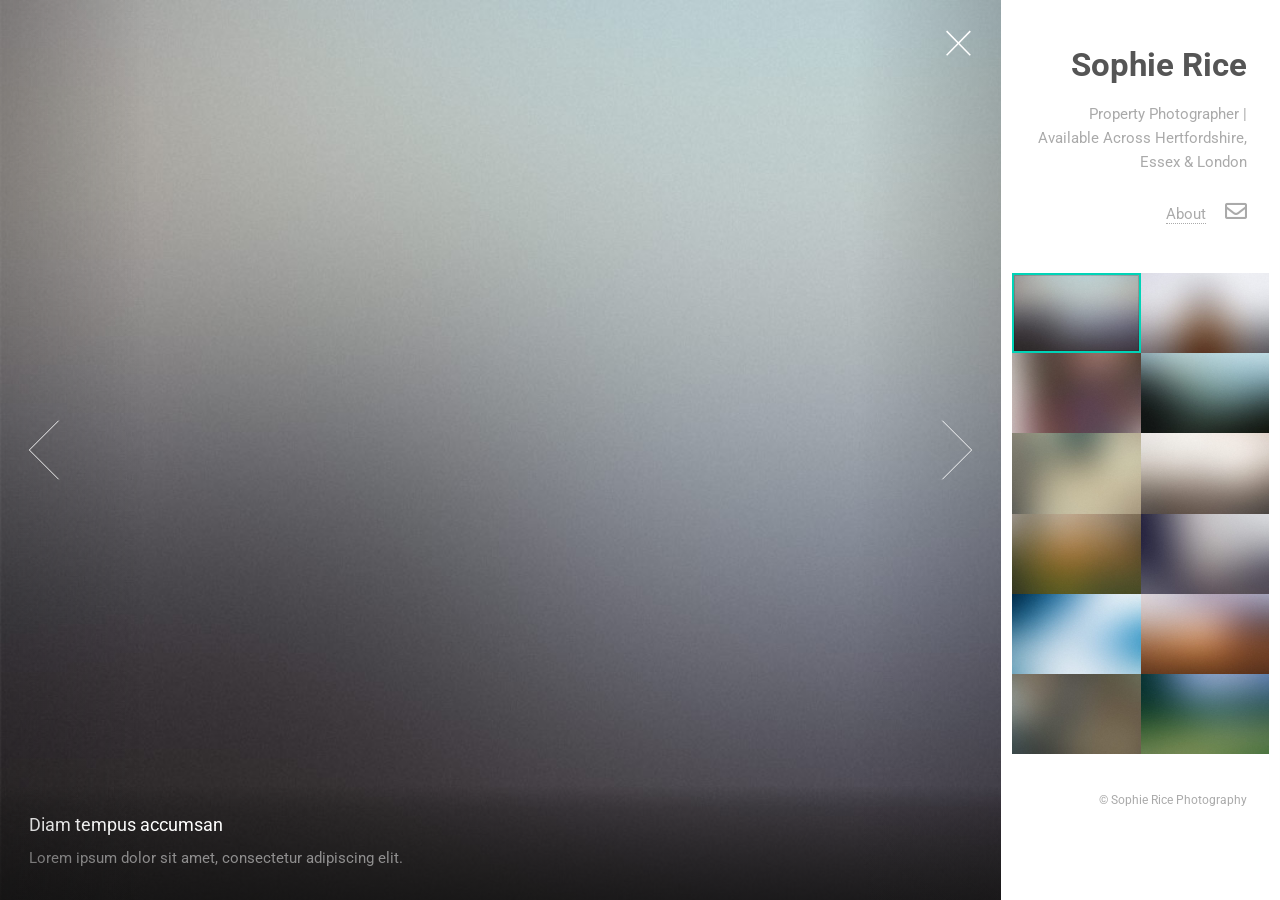
==== commit c073c4e4: "New about page" ====
--- a/index.html
+++ b/index.html
@@ -22,6 +22,7 @@
 						<h1>Sophie Rice</h1>
 						<p>Property Photographer | Available Across Hertfordshire, Essex & London</p>
 						<ul class="icons">
+							<li><a href="about.html">About</a></li>
 							<li><a href="mailto:sophie.rice15@gmail.com" class="icon fa-envelope"><span class="label">Email</span></a></li>
 						</ul>
 					</header>
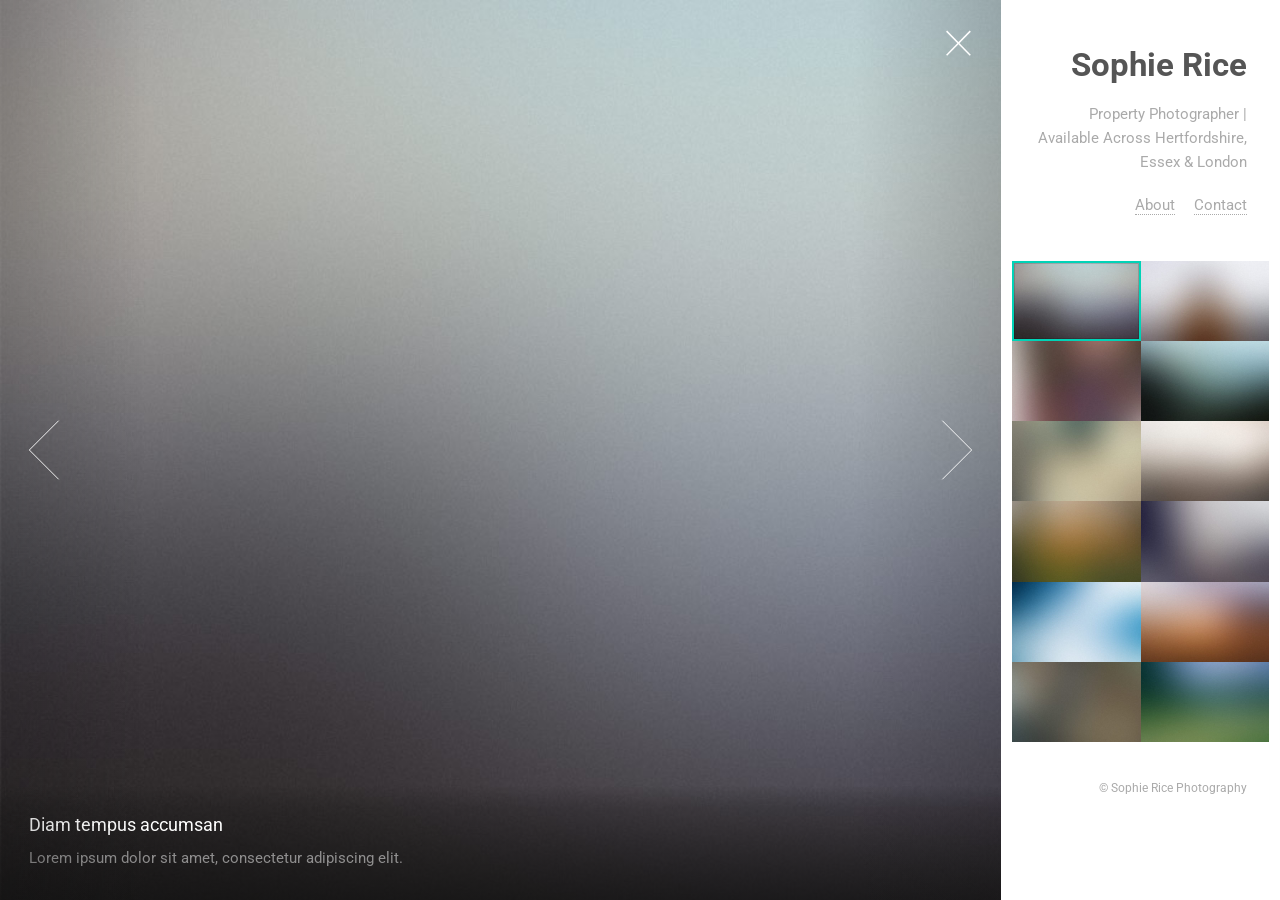
==== commit 4559ec2b: "Update email icon to text" ====
--- a/index.html
+++ b/index.html
@@ -23,7 +23,7 @@
 						<p>Property Photographer | Available Across Hertfordshire, Essex & London</p>
 						<ul class="icons">
 							<li><a href="about.html">About</a></li>
-							<li><a href="mailto:sophie.rice15@gmail.com" class="icon fa-envelope"><span class="label">Email</span></a></li>
+							<li><a href="mailto:sophie.rice15@gmail.com">Contact</a></li>
 						</ul>
 					</header>
 
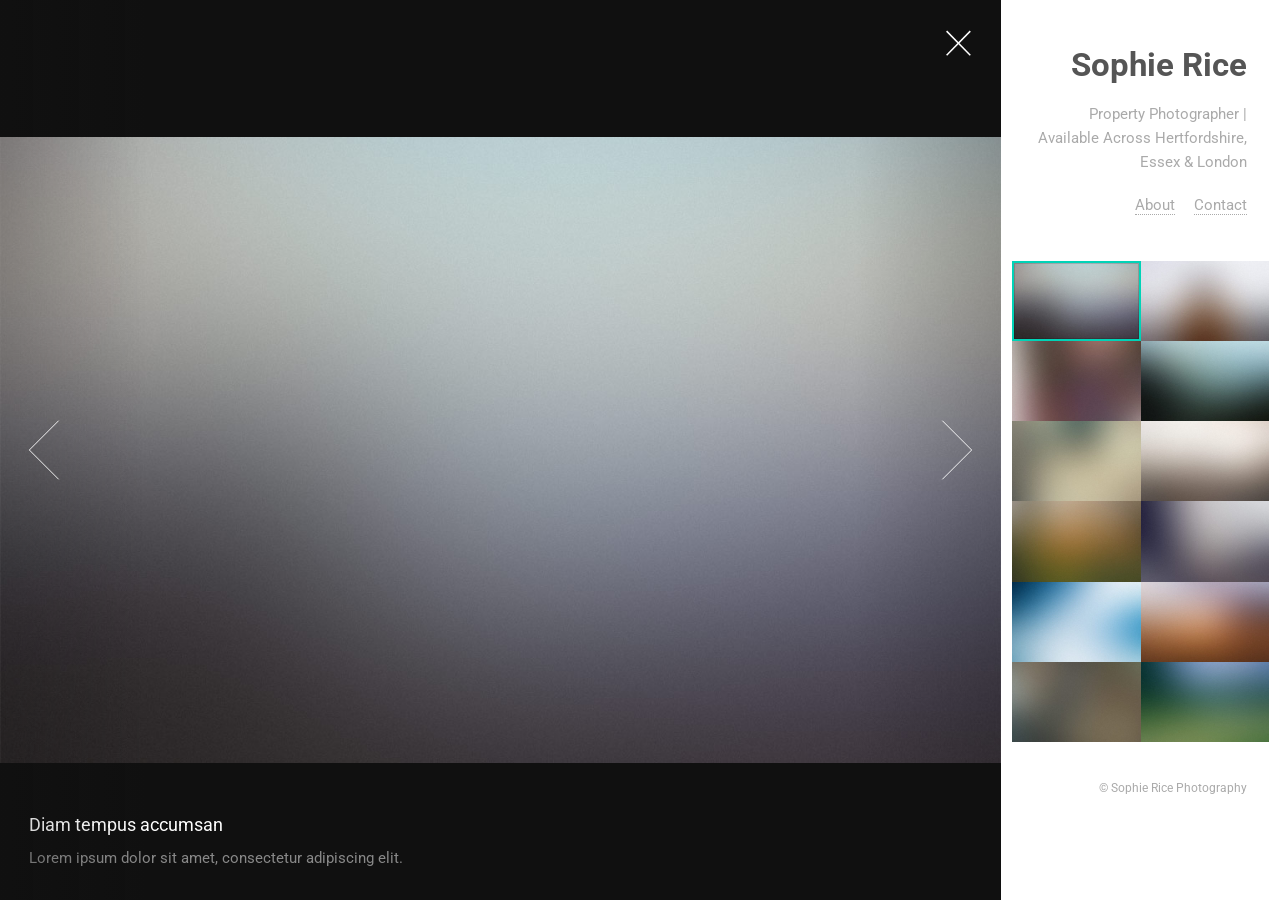
==== commit 5a8b7ebb: "Updated image positioning" ====
--- a/index.html
+++ b/index.html
@@ -40,7 +40,7 @@
 							<p>Sed velit lacus, laoreet at venenatis convallis in lorem tincidunt.</p>
 						</article>
 						<article>
-							<a class="thumbnail" href="images/fulls/03.jpg" data-position="top center"><img src="images/thumbs/03.jpg" alt="" /></a>
+							<a class="thumbnail" href="images/fulls/03.jpg" data-position="center center"><img src="images/thumbs/03.jpg" alt="" /></a>
 							<h2>Nec accumsan enim felis</h2>
 							<p>Maecenas eleifend tellus ut turpis eleifend, vitae pretium faucibus.</p>
 						</article>
@@ -50,7 +50,7 @@
 							<p>Tristique in nulla vel congue. Sed sociis natoque parturient nascetur.</p>
 						</article>
 						<article>
-							<a class="thumbnail" href="images/fulls/05.jpg" data-position="top center"><img src="images/thumbs/05.jpg" alt="" /></a>
+							<a class="thumbnail" href="images/fulls/05.jpg" data-position="center center"><img src="images/thumbs/05.jpg" alt="" /></a>
 							<h2>Nullam vitae nunc vulputate</h2>
 							<p>In pellentesque cursus velit id posuere. Donec vehicula nulla.</p>
 						</article>
--- a/assets/css/main.css
+++ b/assets/css/main.css
@@ -1,10 +1,10 @@
 @import url(fontawesome-all.min.css);
 @import url("https://fonts.googleapis.com/css?family=Roboto:400,700");
 
-/*
-	Lens by HTML5 UP
-	html5up.net | @ajlkn
-	Free for personal and commercial use under the CCA 3.0 license (html5up.net/license)
+/*
+	Lens by HTML5 UP
+	html5up.net | @ajlkn
+	Free for personal and commercial use under the CCA 3.0 license (html5up.net/license)
 */
 
 html, body, div, span, applet, object,
@@ -74,10 +74,10 @@
 
 /* Basic */
 
-	/*
-			@-ms-viewport {
-				width: device-width;
-			}
+	/*
+			@-ms-viewport {
+				width: device-width;
+			}
 		*/
 
 	@media screen and (max-width: 480px) {
@@ -1221,7 +1221,8 @@
 				width: 100%;
 				height: 100%;
 				background-repeat: no-repeat;
-				background-size: cover;
+				background-size: contain;
+				background-position: center;
 				opacity: 0;
 			}
 
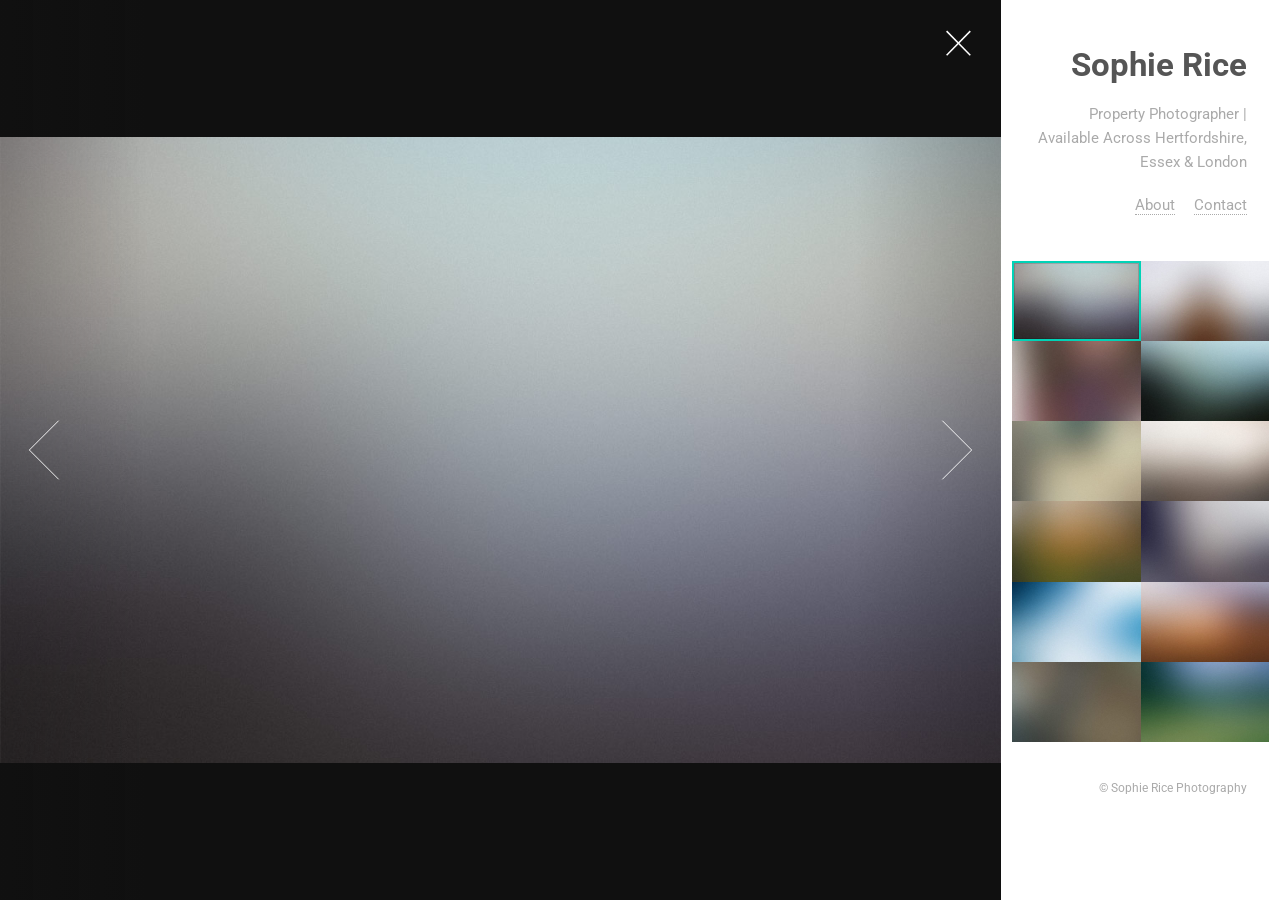
==== commit 76c762a8: "Remove captions" ====
--- a/index.html
+++ b/index.html
@@ -31,63 +31,39 @@
 					<section id="thumbnails">
 						<article>
 							<a class="thumbnail" href="images/fulls/01.jpg" data-position="left center"><img src="images/thumbs/01.jpg" alt="" /></a>
-							<h2>Diam tempus accumsan</h2>
-							<p>Lorem ipsum dolor sit amet, consectetur adipiscing elit.</p>
 						</article>
 						<article>
 							<a class="thumbnail" href="images/fulls/02.jpg"><img src="images/thumbs/02.jpg" alt="" /></a>
-							<h2>Vivamus convallis libero</h2>
-							<p>Sed velit lacus, laoreet at venenatis convallis in lorem tincidunt.</p>
 						</article>
 						<article>
 							<a class="thumbnail" href="images/fulls/03.jpg" data-position="center center"><img src="images/thumbs/03.jpg" alt="" /></a>
-							<h2>Nec accumsan enim felis</h2>
-							<p>Maecenas eleifend tellus ut turpis eleifend, vitae pretium faucibus.</p>
 						</article>
 						<article>
 							<a class="thumbnail" href="images/fulls/04.jpg"><img src="images/thumbs/04.jpg" alt="" /></a>
-							<h2>Donec maximus nisi eget</h2>
-							<p>Tristique in nulla vel congue. Sed sociis natoque parturient nascetur.</p>
 						</article>
 						<article>
 							<a class="thumbnail" href="images/fulls/05.jpg" data-position="center center"><img src="images/thumbs/05.jpg" alt="" /></a>
-							<h2>Nullam vitae nunc vulputate</h2>
-							<p>In pellentesque cursus velit id posuere. Donec vehicula nulla.</p>
 						</article>
 						<article>
 							<a class="thumbnail" href="images/fulls/06.jpg"><img src="images/thumbs/06.jpg" alt="" /></a>
-							<h2>Phasellus magna faucibus</h2>
-							<p>Nulla dignissim libero maximus tellus varius dictum ut posuere magna.</p>
 						</article>
 						<article>
 							<a class="thumbnail" href="images/fulls/07.jpg"><img src="images/thumbs/07.jpg" alt="" /></a>
-							<h2>Proin quis mauris</h2>
-							<p>Etiam ultricies, lorem quis efficitur porttitor, facilisis ante orci urna.</p>
 						</article>
 						<article>
 							<a class="thumbnail" href="images/fulls/08.jpg"><img src="images/thumbs/08.jpg" alt="" /></a>
-							<h2>Gravida quis varius enim</h2>
-							<p>Nunc egestas congue lorem. Nullam dictum placerat ex sapien tortor mattis.</p>
 						</article>
 						<article>
 							<a class="thumbnail" href="images/fulls/09.jpg"><img src="images/thumbs/09.jpg" alt="" /></a>
-							<h2>Morbi eget vitae adipiscing</h2>
-							<p>In quis vulputate dui. Maecenas metus elit, dictum praesent lacinia lacus.</p>
 						</article>
 						<article>
 							<a class="thumbnail" href="images/fulls/10.jpg"><img src="images/thumbs/10.jpg" alt="" /></a>
-							<h2>Habitant tristique senectus</h2>
-							<p>Vestibulum ante ipsum primis in faucibus orci luctus ac tincidunt dolor.</p>
 						</article>
 						<article>
 							<a class="thumbnail" href="images/fulls/11.jpg"><img src="images/thumbs/11.jpg" alt="" /></a>
-							<h2>Pharetra ex non faucibus</h2>
-							<p>Ut sed magna euismod leo laoreet congue. Fusce congue enim ultricies.</p>
 						</article>
 						<article>
 							<a class="thumbnail" href="images/fulls/12.jpg"><img src="images/thumbs/12.jpg" alt="" /></a>
-							<h2>Mattis lorem sodales</h2>
-							<p>Feugiat auctor leo massa, nec vestibulum nisl erat faucibus, rutrum nulla.</p>
 						</article>
 					</section>
 
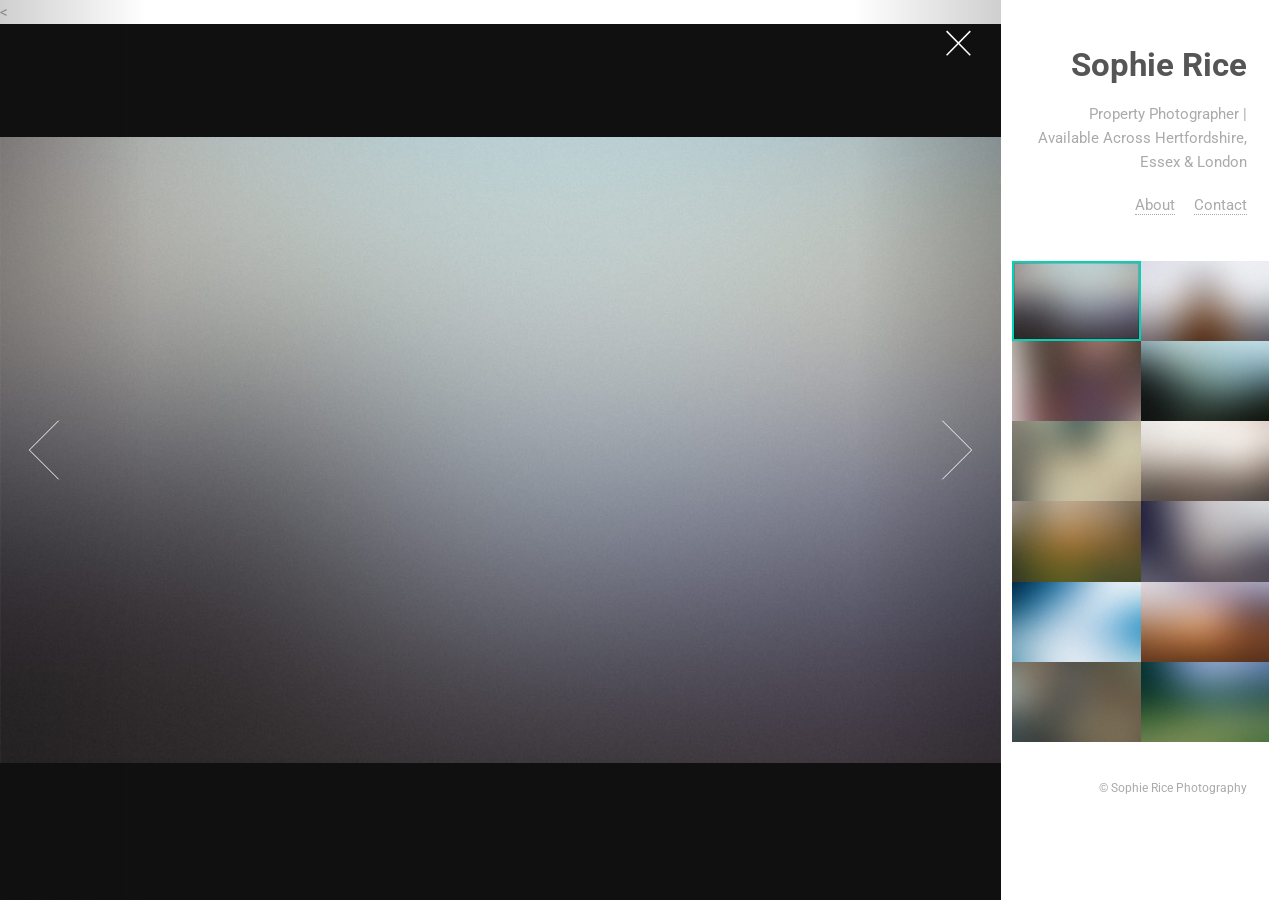
==== commit 0e687d3c: "Add favicon and site branding" ====
--- a/index.html
+++ b/index.html
@@ -9,8 +9,15 @@
 		<title>Sophie Rice Photography</title>
 		<meta charset="utf-8" />
 		<meta name="viewport" content="width=device-width, initial-scale=1, user-scalable=no" />
-		<link rel="stylesheet" href="assets/css/main.css" />
-		<noscript><link rel="stylesheet" href="assets/css/noscript.css" /></noscript>
+		<<link rel="stylesheet" href="assets/css/main.css" />
+<noscript><link rel="stylesheet" href="assets/css/noscript.css" /></noscript>
+
+<link rel="icon" type="image/x-icon" href="favicon.ico">
+<link rel="icon" type="image/png" sizes="32x32" href="favicon-32x32.png">
+<link rel="icon" type="image/png" sizes="16x16" href="favicon-16x16.png">
+<link rel="apple-touch-icon" href="apple-touch-icon.png">
+<link rel="manifest" href="site.webmanifest">
+
 	</head>
 	<body class="is-preload-0 is-preload-1 is-preload-2">
 
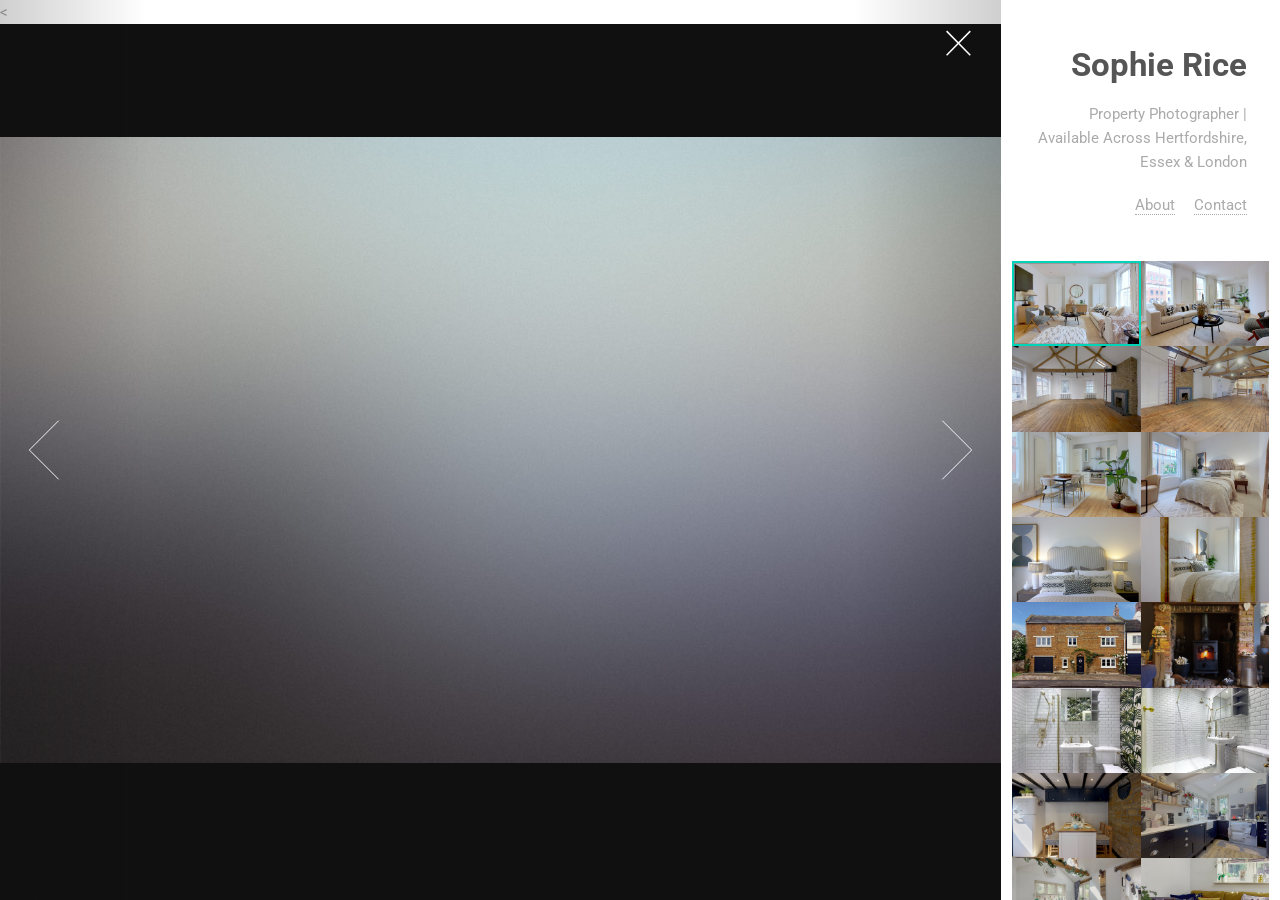
==== commit 59f7a319: "Final photos upload" ====
--- a/index.html
+++ b/index.html
@@ -72,6 +72,30 @@
 						<article>
 							<a class="thumbnail" href="images/fulls/12.jpg"><img src="images/thumbs/12.jpg" alt="" /></a>
 						</article>
+						<article>
+							<a class="thumbnail" href="images/fulls/13.jpg"><img src="images/thumbs/13.jpg" alt="" /></a>
+						</article>
+						<article>
+							<a class="thumbnail" href="images/fulls/14.jpg"><img src="images/thumbs/14.jpg" alt="" /></a>
+						</article>
+						<article>
+							<a class="thumbnail" href="images/fulls/15.jpg"><img src="images/thumbs/15.jpg" alt="" /></a>
+						</article>
+						<article>
+							<a class="thumbnail" href="images/fulls/16.jpg"><img src="images/thumbs/16.jpg" alt="" /></a>
+						</article>
+						<article>
+							<a class="thumbnail" href="images/fulls/17.jpg"><img src="images/thumbs/17.jpg" alt="" /></a>
+						</article>
+						<article>
+							<a class="thumbnail" href="images/fulls/18.jpg"><img src="images/thumbs/18.jpg" alt="" /></a>
+						</article>
+						<article>
+							<a class="thumbnail" href="images/fulls/19.jpg"><img src="images/thumbs/19.jpg" alt="" /></a>
+						</article>
+						<article>
+							<a class="thumbnail" href="images/fulls/20.jpg"><img src="images/thumbs/20.jpg" alt="" /></a>
+						</article>
 					</section>
 
 				<!-- Footer -->
--- a/assets/css/main.css
+++ b/assets/css/main.css
@@ -1348,5 +1348,4 @@
 					transition-delay: 0.5s;
 					opacity: 1;
 				}
-
-		}+			}
